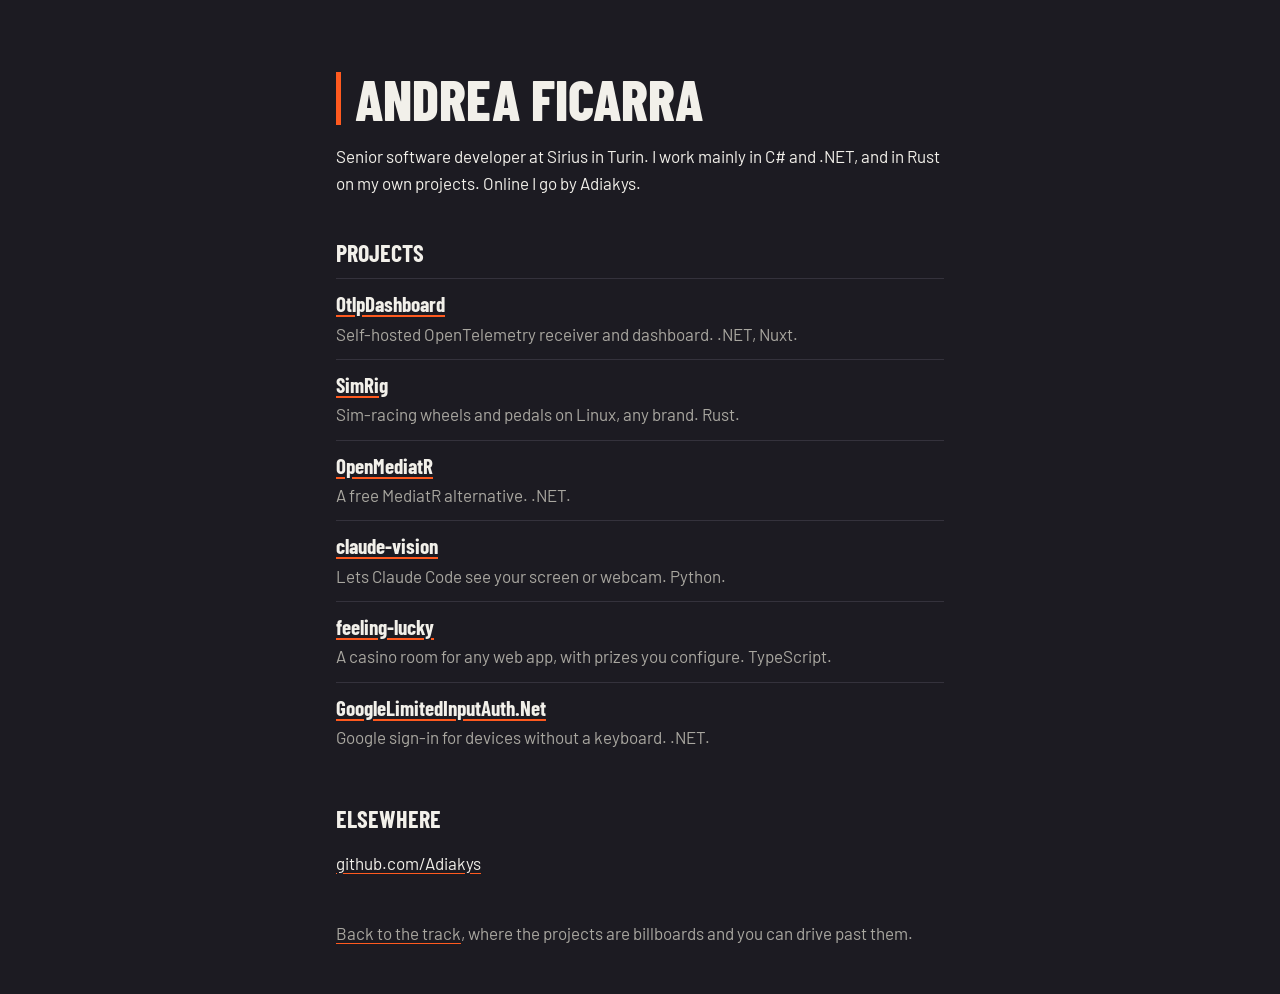
==== about/index.html @ 6bc8d0c6 "Link preview and a plain text page The preview is a frame of the race with the name card, for links " ====
<!doctype html>
<html lang="en">
<head>
<meta charset="utf-8">
<meta name="viewport" content="width=device-width, initial-scale=1">
<title>Andrea Ficarra, senior software developer</title>
<meta name="description" content="Andrea Ficarra (Adiakys), senior software developer at Sirius in Turin. C#, .NET and Rust.">
<link rel="canonical" href="https://adiakys.github.io/about/">
<meta property="og:type" content="profile">
<meta property="og:url" content="https://adiakys.github.io/about/">
<meta property="og:title" content="Andrea Ficarra">
<meta property="og:description" content="Senior software developer at Sirius in Turin. C#, .NET and Rust.">
<meta property="og:image" content="https://adiakys.github.io/assets/og.png">
<meta property="og:image:width" content="1200">
<meta property="og:image:height" content="630">
<meta property="og:image:alt" content="A race car on a track in the Langhe, with a SimRig billboard and the name Andrea Ficarra.">
<meta name="twitter:card" content="summary_large_image">
<link rel="preconnect" href="https://fonts.googleapis.com">
<link rel="preconnect" href="https://fonts.gstatic.com" crossorigin>
<link rel="stylesheet" href="https://fonts.googleapis.com/css2?family=Barlow+Condensed:wght@700;800&family=Barlow:wght@400;500&display=swap">
<style>
  :root {
    --ink: #f2f0ea;
    --dim: #a9a7a0;
    --ground: #1c1b22;
    --accent: #ff5a1f;
    --cond: "Barlow Condensed", "Arial Narrow", sans-serif;
  }
  * { box-sizing: border-box; }
  body {
    margin: 0;
    background: var(--ground);
    color: var(--ink);
    font: 17px/1.55 "Barlow", system-ui, sans-serif;
  }
  main {
    max-width: 640px;
    margin: 0 auto;
    padding: clamp(32px, 8vw, 72px) 16px 48px;
  }
  a { color: inherit; text-decoration-color: var(--accent); text-underline-offset: 3px; }
  a:hover { color: var(--accent); }
  a:focus-visible { outline: 2px solid var(--accent); outline-offset: 2px; }
  h1 {
    margin: 0;
    padding-left: 14px;
    border-left: 5px solid var(--accent);
    font: 800 clamp(40px, 9vw, 56px)/0.95 var(--cond);
    text-transform: uppercase;
  }
  h1 + p { margin: 18px 0 0; }
  h2 { margin: 44px 0 12px; font: 700 24px/1.1 var(--cond); text-transform: uppercase; }
  ul { margin: 0; padding: 0; list-style: none; }
  li { padding: 12px 0; border-top: 1px solid #34323c; }
  li a { font: 700 21px var(--cond); }
  li p { margin: 2px 0 0; color: var(--dim); }
  footer { margin-top: 44px; color: var(--dim); }
</style>
</head>
<body>
<main>
  <h1>Andrea Ficarra</h1>
  <p>Senior software developer at Sirius in Turin. I work mainly in C# and .NET, and in Rust on my own projects. Online I go by Adiakys.</p>

  <h2>Projects</h2>
  <ul>
    <li><a href="https://github.com/Adiakys/OtlpDashboard">OtlpDashboard</a><p>Self-hosted OpenTelemetry receiver and dashboard. .NET, Nuxt.</p></li>
    <li><a href="https://github.com/Adiakys/SimRig">SimRig</a><p>Sim-racing wheels and pedals on Linux, any brand. Rust.</p></li>
    <li><a href="https://github.com/Adiakys/OpenMediator">OpenMediatR</a><p>A free MediatR alternative. .NET.</p></li>
    <li><a href="https://github.com/Adiakys/claude-vision">claude-vision</a><p>Lets Claude Code see your screen or webcam. Python.</p></li>
    <li><a href="https://github.com/Adiakys/feeling-lucky">feeling-lucky</a><p>A casino room for any web app, with prizes you configure. TypeScript.</p></li>
    <li><a href="https://github.com/Adiakys/GoogleLimitedInputAuth.Net">GoogleLimitedInputAuth.Net</a><p>Google sign-in for devices without a keyboard. .NET.</p></li>
  </ul>

  <h2>Elsewhere</h2>
  <p><a href="https://github.com/Adiakys">github.com/Adiakys</a></p>

  <footer><a href="/">Back to the track</a>, where the projects are billboards and you can drive past them.</footer>
</main>
</body>
</html>
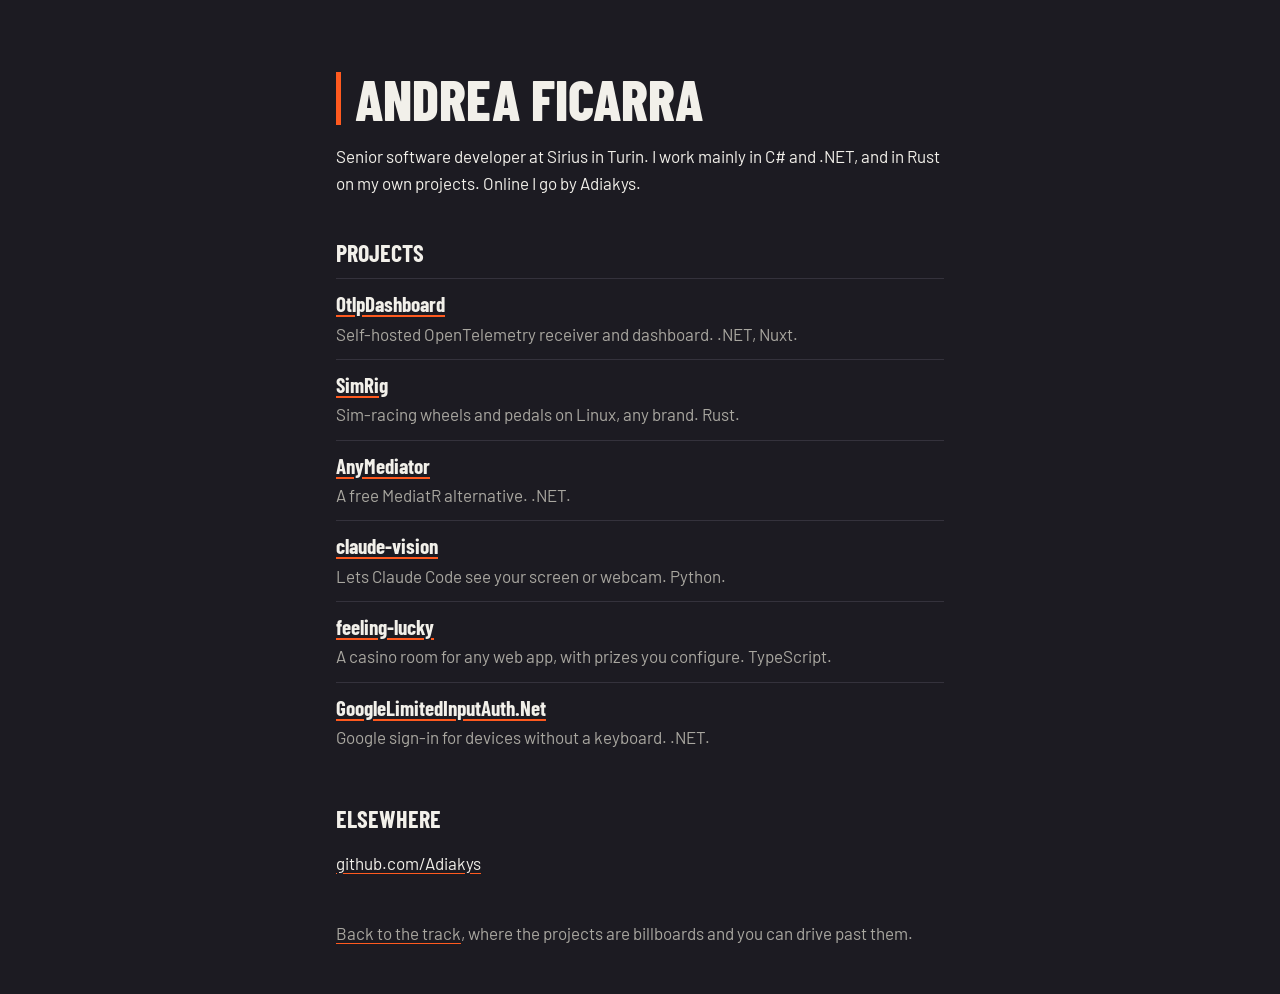
==== commit 3ec1ee11: "OpenMediatR is now AnyMediator Co-Authored-By: Claude Opus 5.5 <noreply@anthropic.com>" ====
--- a/about/index.html
+++ b/about/index.html
@@ -66,7 +66,7 @@
   <ul>
     <li><a href="https://github.com/Adiakys/OtlpDashboard">OtlpDashboard</a><p>Self-hosted OpenTelemetry receiver and dashboard. .NET, Nuxt.</p></li>
     <li><a href="https://github.com/Adiakys/SimRig">SimRig</a><p>Sim-racing wheels and pedals on Linux, any brand. Rust.</p></li>
-    <li><a href="https://github.com/Adiakys/OpenMediator">OpenMediatR</a><p>A free MediatR alternative. .NET.</p></li>
+    <li><a href="https://github.com/Adiakys/AnyMediator">AnyMediator</a><p>A free MediatR alternative. .NET.</p></li>
     <li><a href="https://github.com/Adiakys/claude-vision">claude-vision</a><p>Lets Claude Code see your screen or webcam. Python.</p></li>
     <li><a href="https://github.com/Adiakys/feeling-lucky">feeling-lucky</a><p>A casino room for any web app, with prizes you configure. TypeScript.</p></li>
     <li><a href="https://github.com/Adiakys/GoogleLimitedInputAuth.Net">GoogleLimitedInputAuth.Net</a><p>Google sign-in for devices without a keyboard. .NET.</p></li>
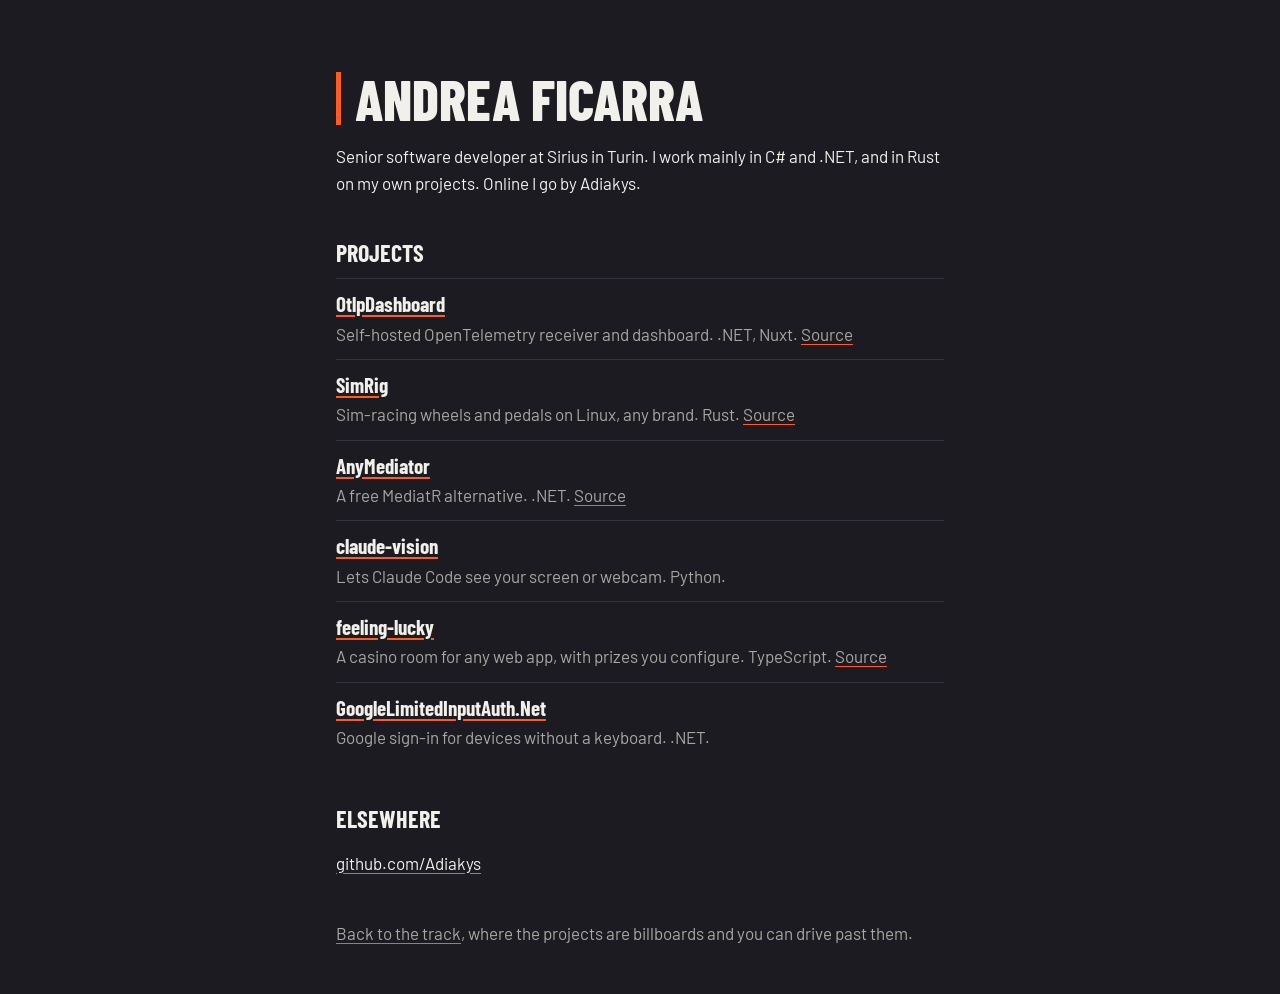
==== commit 467426b7: "Projects declared as authored by Andrea Ficarra The structured data lists each project as software b" ====
--- a/about/index.html
+++ b/about/index.html
@@ -7,13 +7,14 @@
 <meta name="description" content="Andrea Ficarra (Adiakys), senior software developer at Sirius in Turin. C#, .NET and Rust.">
 <link rel="canonical" href="https://adiakys.github.io/about/">
 <meta property="og:type" content="profile">
+<meta property="og:site_name" content="Adiakys">
 <meta property="og:url" content="https://adiakys.github.io/about/">
 <meta property="og:title" content="Andrea Ficarra">
 <meta property="og:description" content="Senior software developer at Sirius in Turin. C#, .NET and Rust.">
-<meta property="og:image" content="https://adiakys.github.io/assets/og.png">
+<meta property="og:image" content="https://adiakys.github.io/assets/preview.png">
 <meta property="og:image:width" content="1200">
 <meta property="og:image:height" content="630">
-<meta property="og:image:alt" content="A race car on a track in the Langhe, with a SimRig billboard and the name Andrea Ficarra.">
+<meta property="og:image:alt" content="Andrea Ficarra, senior software developer in Turin, with the projects listed like a race timing tower over a track in the Langhe.">
 <meta name="twitter:card" content="summary_large_image">
 <link rel="preconnect" href="https://fonts.googleapis.com">
 <link rel="preconnect" href="https://fonts.gstatic.com" crossorigin>
@@ -52,7 +53,7 @@
   h2 { margin: 44px 0 12px; font: 700 24px/1.1 var(--cond); text-transform: uppercase; }
   ul { margin: 0; padding: 0; list-style: none; }
   li { padding: 12px 0; border-top: 1px solid #34323c; }
-  li a { font: 700 21px var(--cond); }
+  li > a { font: 700 21px var(--cond); }
   li p { margin: 2px 0 0; color: var(--dim); }
   footer { margin-top: 44px; color: var(--dim); }
 </style>
@@ -64,11 +65,11 @@
 
   <h2>Projects</h2>
   <ul>
-    <li><a href="https://github.com/Adiakys/OtlpDashboard">OtlpDashboard</a><p>Self-hosted OpenTelemetry receiver and dashboard. .NET, Nuxt.</p></li>
-    <li><a href="https://github.com/Adiakys/SimRig">SimRig</a><p>Sim-racing wheels and pedals on Linux, any brand. Rust.</p></li>
-    <li><a href="https://github.com/Adiakys/AnyMediator">AnyMediator</a><p>A free MediatR alternative. .NET.</p></li>
+    <li><a href="/OtlpDashboard/">OtlpDashboard</a><p>Self-hosted OpenTelemetry receiver and dashboard. .NET, Nuxt. <a href="https://github.com/Adiakys/OtlpDashboard">Source</a></p></li>
+    <li><a href="/SimRig/">SimRig</a><p>Sim-racing wheels and pedals on Linux, any brand. Rust. <a href="https://github.com/Adiakys/SimRig">Source</a></p></li>
+    <li><a href="/AnyMediator/">AnyMediator</a><p>A free MediatR alternative. .NET. <a href="https://github.com/Adiakys/AnyMediator">Source</a></p></li>
     <li><a href="https://github.com/Adiakys/claude-vision">claude-vision</a><p>Lets Claude Code see your screen or webcam. Python.</p></li>
-    <li><a href="https://github.com/Adiakys/feeling-lucky">feeling-lucky</a><p>A casino room for any web app, with prizes you configure. TypeScript.</p></li>
+    <li><a href="/feeling-lucky/">feeling-lucky</a><p>A casino room for any web app, with prizes you configure. TypeScript. <a href="https://github.com/Adiakys/feeling-lucky">Source</a></p></li>
     <li><a href="https://github.com/Adiakys/GoogleLimitedInputAuth.Net">GoogleLimitedInputAuth.Net</a><p>Google sign-in for devices without a keyboard. .NET.</p></li>
   </ul>
 
